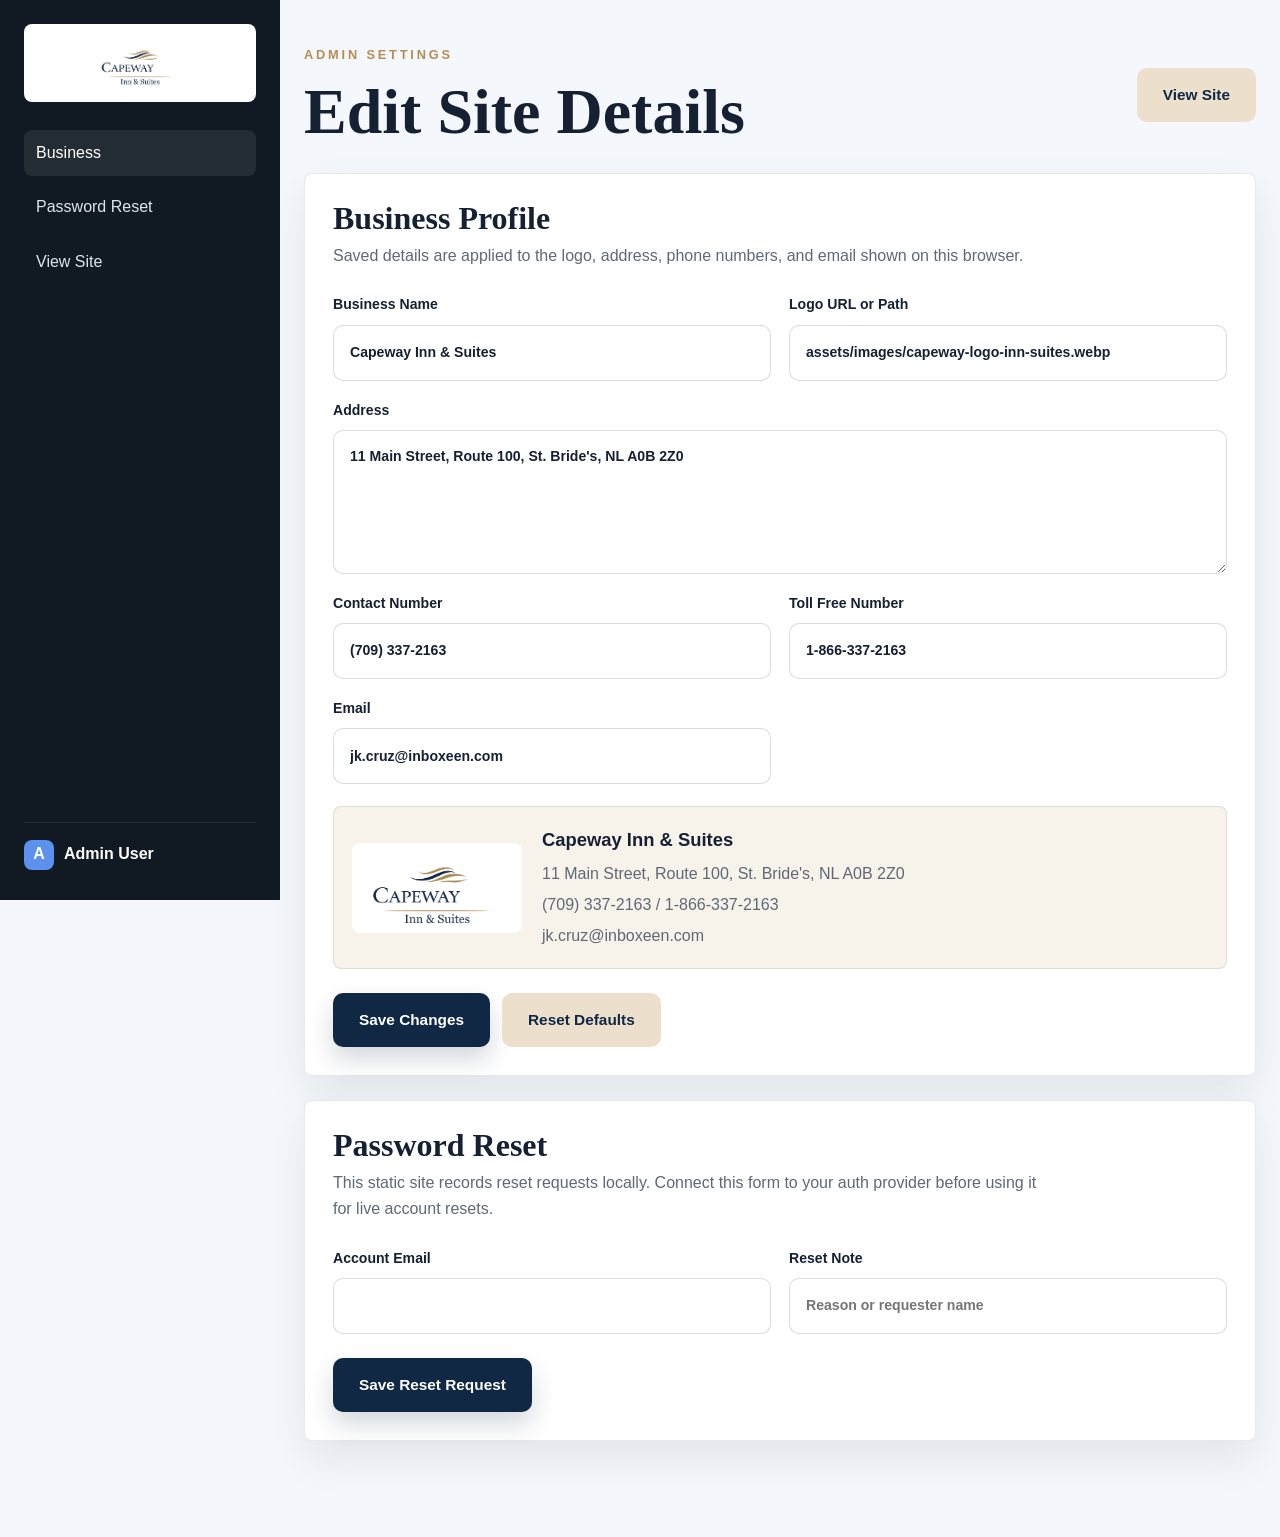
==== admin.html @ e4b0211b "Add editable admin settings" ====
<!DOCTYPE html>
<html lang="en">
<head>
  <meta charset="UTF-8" />
  <meta name="viewport" content="width=device-width, initial-scale=1.0" />
  <meta name="robots" content="noindex, nofollow" />
  <title>Admin Settings | Capeway Inn & Suites</title>
  <link rel="icon" href="/favicon.ico" sizes="any" />
  <link rel="stylesheet" href="style.css" />
</head>
<body class="admin-page">
  <main class="admin-shell" id="main">
    <aside class="admin-sidebar" aria-label="Admin navigation">
      <a class="admin-brand" href="index.html" aria-label="Back to site">
        <img data-admin-preview="logo" src="assets/images/capeway-logo-inn-suites.webp" alt="Capeway Inn & Suites logo">
      </a>

      <nav class="admin-nav">
        <a class="active" href="#business-settings">Business</a>
        <a href="#password-reset">Password Reset</a>
        <a href="index.html">View Site</a>
      </nav>

      <button class="admin-user" type="button" aria-label="Admin user settings">
        <span class="admin-avatar">A</span>
        <span>Admin User</span>
      </button>
    </aside>

    <section class="admin-content">
      <div class="admin-header">
        <div>
          <p class="eyebrow">Admin Settings</p>
          <h1>Edit Site Details</h1>
        </div>
        <a class="btn btn-secondary" href="index.html">View Site</a>
      </div>

      <form class="admin-panel" id="businessSettingsForm">
        <div class="admin-panel-heading" id="business-settings">
          <h2>Business Profile</h2>
          <p>Saved details are applied to the logo, address, phone numbers, and email shown on this browser.</p>
        </div>

        <div class="admin-form-grid">
          <label>
            <span>Business Name</span>
            <input type="text" id="businessName" name="businessName" required />
          </label>

          <label>
            <span>Logo URL or Path</span>
            <input type="text" id="logoUrl" name="logoUrl" required />
          </label>

          <label class="wide-field">
            <span>Address</span>
            <textarea id="address" name="address" rows="3" required></textarea>
          </label>

          <label>
            <span>Contact Number</span>
            <input type="tel" id="phone" name="phone" required />
          </label>

          <label>
            <span>Toll Free Number</span>
            <input type="tel" id="tollFree" name="tollFree" />
          </label>

          <label>
            <span>Email</span>
            <input type="email" id="email" name="email" required />
          </label>
        </div>

        <div class="admin-preview">
          <img data-admin-preview="logo" src="assets/images/capeway-logo-inn-suites.webp" alt="Capeway Inn & Suites logo">
          <div>
            <strong data-admin-preview="businessName">Capeway Inn & Suites</strong>
            <span data-admin-preview="address">11 Main Street, Route 100, St. Bride's, NL A0B 2Z0</span>
            <span data-admin-preview="phone">(709) 337-2163</span>
            <span data-admin-preview="email">jk.cruz@inboxeen.com</span>
          </div>
        </div>

        <div class="admin-actions">
          <button class="btn btn-primary" type="submit">Save Changes</button>
          <button class="btn btn-secondary" type="button" id="resetSettings">Reset Defaults</button>
          <p class="form-status" id="settingsStatus" aria-live="polite"></p>
        </div>
      </form>

      <form class="admin-panel" id="passwordResetForm">
        <div class="admin-panel-heading" id="password-reset">
          <h2>Password Reset</h2>
          <p>This static site records reset requests locally. Connect this form to your auth provider before using it for live account resets.</p>
        </div>

        <div class="admin-form-grid">
          <label>
            <span>Account Email</span>
            <input type="email" id="resetEmail" name="resetEmail" autocomplete="email" required />
          </label>

          <label>
            <span>Reset Note</span>
            <input type="text" id="resetNote" name="resetNote" placeholder="Reason or requester name" />
          </label>
        </div>

        <div class="admin-actions">
          <button class="btn btn-primary" type="submit">Save Reset Request</button>
          <p class="form-status" id="resetStatus" aria-live="polite"></p>
        </div>
      </form>
    </section>
  </main>

  <script src="admin.js" defer></script>
</body>
</html>
---- style.css ----
:root {
  --color-bg: #f6f1ea;
  --color-surface: #ffffff;
  --color-surface-alt: #f8f2e9;
  --color-ink: #162033;
  --color-copy: #5f6876;
  --color-line: rgba(22, 32, 51, 0.12);
  --color-accent: #b78d52;
  --color-accent-dark: #8d6835;
  --color-brand: #102844;
  --color-brand-soft: #1b3653;
  --shadow-soft: 0 18px 45px rgba(19, 30, 49, 0.08);
  --shadow-card: 0 20px 50px rgba(19, 30, 49, 0.12);
  --radius-card: 24px;
  --radius-md: 12px;
  --container: 1320px;
  --header-height: 132px;
}

* {
  box-sizing: border-box;
}

html {
  scroll-behavior: smooth;
}

body {
  margin: 0;
  font-family: "Inter", Arial, sans-serif;
  color: var(--color-copy);
  background: var(--color-bg);
  line-height: 1.65;
  overflow-x: hidden;
}

body.menu-open {
  overflow: hidden;
}

body.reservation-modal-open {
  overflow: hidden;
}

img {
  display: block;
  max-width: 100%;
}

a {
  color: inherit;
  text-decoration: none;
}

button,
input,
select,
textarea {
  font: inherit;
}

button {
  cursor: pointer;
}

a:focus-visible,
button:focus-visible,
input:focus-visible,
select:focus-visible,
textarea:focus-visible {
  outline: 3px solid rgba(183, 141, 82, 0.7);
  outline-offset: 4px;
}

h1,
h2,
h3,
h4,
p {
  margin-top: 0;
}

h1,
h2,
h3,
h4 {
  color: var(--color-ink);
  font-family: "Cormorant Garamond", Georgia, serif;
  line-height: 1.03;
  text-wrap: balance;
}

section {
  scroll-margin-top: calc(var(--header-height) + 28px);
}

.container {
  width: min(100% - 40px, var(--container));
  margin-inline: auto;
}

.skip-link {
  position: fixed;
  top: 14px;
  left: 14px;
  z-index: 100;
  transform: translateY(-140%);
  padding: 10px 14px;
  color: #fff;
  background: var(--color-brand);
  transition: transform 0.2s ease;
}

.skip-link:focus {
  transform: translateY(0);
}

.sr-only {
  position: absolute;
  width: 1px;
  height: 1px;
  padding: 0;
  margin: -1px;
  overflow: hidden;
  clip: rect(0, 0, 0, 0);
  white-space: nowrap;
  border: 0;
}

.site-header {
  position: fixed;
  inset: 0 0 auto;
  z-index: 50;
  height: var(--header-height);
  color: var(--color-ink);
  background: rgba(250, 246, 240, 0.92);
  backdrop-filter: blur(12px);
  box-shadow: 0 12px 26px rgba(19, 30, 49, 0.08);
}

.nav-shell {
  height: 100%;
  display: flex;
  align-items: center;
  justify-content: space-between;
  gap: 28px;
}

.site-header .brand {
  flex: 0 0 auto;
  margin-left: -22px;
}

.brand-logo {
  height: min(124px, calc(var(--header-height) - 8px));
  width: auto;
  max-width: 100%;
  object-fit: contain;
}

.nav-menu {
  margin-left: auto;
  display: flex;
  align-items: center;
  gap: 22px;
  font-size: 1.1rem;
  font-weight: 700;
  color: var(--color-ink);
}

.nav-menu a {
  position: relative;
  min-height: 44px;
  display: inline-flex;
  align-items: center;
}

.nav-menu a::after {
  content: "";
  position: absolute;
  left: 0;
  bottom: 8px;
  width: 100%;
  height: 2px;
  transform: scaleX(0);
  transform-origin: right;
  background: var(--color-accent);
  transition: transform 0.2s ease;
}

.nav-menu a:hover::after,
.nav-menu a:focus-visible::after {
  transform: scaleX(1);
  transform-origin: left;
}

.menu-toggle {
  display: none;
  margin-left: auto;
  width: 48px;
  height: 48px;
  border: 1px solid rgba(16, 40, 68, 0.14);
  background: var(--color-surface);
  border-radius: 12px;
}

.menu-toggle span:not(.sr-only) {
  display: block;
  width: 18px;
  height: 2px;
  margin: 4px auto;
  background: var(--color-brand);
}

.btn {
  min-height: 54px;
  display: inline-flex;
  align-items: center;
  justify-content: center;
  padding: 12px 26px;
  border: 0;
  border-radius: 10px;
  font-size: 0.96rem;
  font-weight: 800;
  letter-spacing: 0;
  text-align: center;
  transition: transform 0.2s ease, background 0.2s ease, box-shadow 0.2s ease;
}

.btn:hover {
  transform: translateY(-2px);
}

.btn-primary {
  color: #fff;
  background: var(--color-brand);
  box-shadow: 0 12px 24px rgba(16, 40, 68, 0.18);
}

.btn-primary:hover {
  background: var(--color-brand-soft);
}

.btn-secondary {
  color: var(--color-brand);
  background: #ecdfcb;
}

.btn-secondary:hover {
  background: #e5d5bc;
}

.btn-video {
  gap: 10px;
  color: #fff;
  background: rgba(255, 255, 255, 0.16);
  border: 1px solid rgba(255, 255, 255, 0.32);
  backdrop-filter: blur(8px);
}

.btn-video:hover {
  background: rgba(255, 255, 255, 0.24);
}

.play-icon {
  display: inline-block;
  width: 0;
  height: 0;
  border-top: 7px solid transparent;
  border-bottom: 7px solid transparent;
  border-left: 11px solid currentColor;
}

.btn-full {
  width: 100%;
}

.eyebrow {
  margin-bottom: 14px;
  color: var(--color-accent);
  font-size: 0.8rem;
  font-weight: 800;
  letter-spacing: 0.22em;
  text-transform: uppercase;
}

.hero-section {
  position: relative;
  min-height: 100vh;
  padding: calc(var(--header-height) + 88px) 0 92px;
  color: rgba(255, 255, 255, 0.9);
  overflow: hidden;
}

.hero-media,
.hero-overlay {
  position: absolute;
  inset: 0;
}

.hero-media img {
  width: 100%;
  height: 100%;
  object-fit: cover;
}

.hero-overlay {
  background:
    linear-gradient(90deg, rgba(10, 23, 39, 0.86) 0%, rgba(10, 23, 39, 0.56) 44%, rgba(10, 23, 39, 0.35) 100%),
    linear-gradient(180deg, rgba(10, 23, 39, 0.2) 0%, rgba(10, 23, 39, 0.72) 100%);
}

.hero-content {
  position: relative;
  z-index: 1;
  display: grid;
  grid-template-columns: minmax(0, 720px) minmax(360px, 520px);
  gap: 44px;
  align-items: start;
}

.hero-copy {
  max-width: 720px;
}

.hero-copy h1 {
  max-width: 780px;
  margin-bottom: 22px;
  color: #fff;
  font-size: clamp(3.25rem, 5.4vw, 5rem);
}

.hero-lede {
  max-width: 650px;
  margin-bottom: 32px;
  font-size: 1.1rem;
  color: rgba(255, 255, 255, 0.78);
}

.hero-actions {
  display: grid;
  grid-template-columns: repeat(3, minmax(0, 1fr));
  gap: 12px;
  width: min(100%, 560px);
  margin-top: 24px;
}

.hero-actions .btn {
  width: 100%;
}

.hero-booking-panel {
  justify-self: end;
  width: min(520px, 100%);
  scroll-margin-top: calc(var(--header-height) + 72px);
  max-height: 0;
  overflow: hidden;
  opacity: 0;
  pointer-events: none;
  transform: translateY(-12px);
  transition: max-height 0.65s ease, opacity 0.35s ease, transform 0.35s ease, margin-top 0.35s ease;
}

.hero-booking-panel.is-open {
  margin-top: clamp(36px, 6vh, 72px);
  max-height: 1180px;
  opacity: 1;
  pointer-events: auto;
  transform: translateY(0);
}

.hero-booking-panel .booking-card {
  width: 100%;
}

.hero-booking-panel .booking-card-face {
  padding: 28px;
}

.hero-booking-panel .card-heading h2 {
  font-size: clamp(2rem, 3vw, 2.7rem);
}

.hero-highlights {
  display: grid;
  grid-template-columns: repeat(3, minmax(0, 1fr));
  gap: 20px;
  max-width: 620px;
}

.hero-highlights > div {
  background: rgba(255, 255, 255, 0.08);
  backdrop-filter: blur(8px);
  border-radius: 18px;
}

.hero-highlights strong {
  display: block;
  margin-bottom: 4px;
  color: #fff;
  font-size: 1.7rem;
  font-family: "Cormorant Garamond", Georgia, serif;
}

.hero-highlights span {
  color: rgba(255, 255, 255, 0.72);
  font-size: 0.9rem;
}

.booking-card,
.contact-form,
.contact-card,
.reservation-form {
  background: rgba(255, 255, 255, 0.96);
  box-shadow: var(--shadow-card);
}

.booking-card {
  padding: 32px;
  color: var(--color-copy);
  border-radius: var(--radius-card);
}

.booking-card-flip {
  position: relative;
  perspective: 1600px;
  padding: 0;
}

.booking-card-inner {
  display: grid;
  transform-style: preserve-3d;
  transition: transform 0.8s ease;
}

.booking-card-flip.is-flipped .booking-card-inner {
  transform: rotateY(180deg);
}

.booking-card-face {
  grid-area: 1 / 1;
  padding: 32px;
  border-radius: var(--radius-card);
  backface-visibility: hidden;
  -webkit-backface-visibility: hidden;
}

.booking-card-front {
  background: rgba(255, 255, 255, 0.96);
}

.booking-card-back {
  display: grid;
  place-items: center;
  background:
    linear-gradient(135deg, rgba(16, 40, 68, 0.96), rgba(24, 63, 94, 0.92)),
    #12324f;
  color: rgba(255, 255, 255, 0.92);
  text-align: center;
  transform: rotateY(180deg);
}

.booking-success {
  max-width: 420px;
}

.booking-success .eyebrow {
  margin-bottom: 18px;
  color: rgba(232, 194, 138, 0.95);
}

.booking-success h3 {
  margin-bottom: 18px;
  color: #fff;
  font-size: clamp(2rem, 3vw, 2.6rem);
}

.booking-success .inquiry-id {
  display: inline-flex;
  align-items: center;
  justify-content: center;
  gap: 8px;
  margin-bottom: 20px;
  padding: 10px 14px;
  color: rgba(255, 255, 255, 0.9);
  background: rgba(255, 255, 255, 0.1);
  border: 1px solid rgba(232, 194, 138, 0.42);
  border-radius: 10px;
  font-size: 0.9rem;
  line-height: 1.35;
}

.booking-success .inquiry-id strong {
  color: #fff;
  font-family: "Inter", Arial, sans-serif;
  font-weight: 800;
  letter-spacing: 0.04em;
}

.booking-success p:last-child {
  font-size: 1rem;
  line-height: 1.7;
  color: rgba(255, 255, 255, 0.82);
}

.contact-form-flip {
  position: relative;
  perspective: 1600px;
  padding: 0;
}

.contact-form-inner {
  display: grid;
  transform-style: preserve-3d;
  transition: transform 0.8s ease;
}

.contact-form-flip.is-flipped .contact-form-inner {
  transform: rotateY(180deg);
}

.contact-form-face {
  grid-area: 1 / 1;
  padding: 32px;
  border-radius: var(--radius-card);
  backface-visibility: hidden;
  -webkit-backface-visibility: hidden;
}

.contact-form-front {
  background: rgba(255, 255, 255, 0.96);
}

.contact-form-back {
  display: grid;
  place-items: center;
  background:
    linear-gradient(135deg, rgba(16, 40, 68, 0.96), rgba(24, 63, 94, 0.92)),
    #12324f;
  color: rgba(255, 255, 255, 0.92);
  text-align: center;
  transform: rotateY(180deg);
}

.contact-success {
  display: grid;
  justify-items: center;
  gap: 18px;
  max-width: 480px;
  padding: 20px;
}

.contact-success .eyebrow {
  margin-bottom: 4px;
  color: rgba(232, 194, 138, 0.95);
}

.contact-success h3 {
  display: grid;
  gap: 8px;
  margin-bottom: 0;
  color: #fff;
  font-size: clamp(2rem, 3vw, 2.55rem);
}

.contact-success h3 span {
  display: block;
}

.contact-success p:last-child {
  max-width: 340px;
  margin-bottom: 0;
  font-size: 1rem;
  line-height: 1.7;
  color: rgba(255, 255, 255, 0.82);
}

.booking-card .card-heading {
  margin-bottom: 8px;
}

.card-heading h2 {
  margin-bottom: 20px;
  font-size: clamp(2rem, 3vw, 2.6rem);
}

.booking-grid,
.form-grid {
  display: grid;
  grid-template-columns: repeat(2, minmax(0, 1fr));
  gap: 18px;
}

.booking-card .booking-grid {
  gap: 12px 18px;
}

label {
  display: grid;
  gap: 8px;
  font-size: 0.88rem;
  font-weight: 700;
  color: var(--color-ink);
}

.booking-card label {
  gap: 6px;
}

label em {
  color: var(--color-copy);
  font-style: normal;
  font-weight: 600;
}

input,
select,
textarea {
  width: 100%;
  min-height: 56px;
  border: 1px solid rgba(22, 32, 51, 0.16);
  padding: 14px 16px;
  color: var(--color-ink);
  background: #fff;
  border-radius: 10px;
  transition: border-color 0.2s ease, box-shadow 0.2s ease;
}

input[type="date"] {
  cursor: pointer;
}

textarea {
  min-height: 144px;
  resize: vertical;
}

input:focus,
select:focus,
textarea:focus {
  outline: none;
  border-color: var(--color-accent);
  box-shadow: 0 0 0 4px rgba(183, 141, 82, 0.13);
}

.widget-note,
.form-status {
  margin: 12px 0 0;
  font-size: 0.92rem;
}

.booking-card .btn-full {
  margin-top: 10px;
}

.booking-card input,
.booking-card select {
  min-height: 52px;
  padding: 12px 14px;
}

.booking-card textarea {
  min-height: 76px;
  padding: 12px 14px;
}

.booking-card .error-message {
  min-height: 12px;
}

.error-message {
  min-height: 16px;
  color: #aa463d;
  font-size: 0.76rem;
  font-weight: 700;
}

.input-error {
  border-color: #aa463d;
}

.section {
  padding: 110px 0;
  content-visibility: auto;
  contain-intrinsic-size: 900px;
}

.section-heading {
  max-width: 760px;
  margin: 0 auto 56px;
  text-align: center;
}

.section-heading.align-left {
  margin-inline: 0;
  text-align: left;
}

.section-heading h2 {
  margin-bottom: 18px;
  font-size: clamp(2.55rem, 4.4vw, 3.8rem);
}

.section-heading p,
.about-copy p,
.details-copy p,
.contact-card p {
  font-size: 1rem;
}

.booking-section {
  background: var(--color-surface-alt);
  scroll-margin-top: var(--header-height);
}

.booking-section-layout {
  display: grid;
  gap: 34px;
}

.booking-section-heading {
  margin-bottom: 0;
}

.booking-section .booking-card {
  width: min(100%, 780px);
  margin: 0 auto;
}

.about-section {
  background: var(--color-surface);
}

.about-layout,
.details-layout {
  display: grid;
  grid-template-columns: minmax(0, 1fr) minmax(0, 1fr);
  gap: 54px;
  align-items: center;
}

.about-stack {
  display: grid;
  grid-template-columns: minmax(0, 1.05fr) minmax(0, 0.78fr);
  gap: 20px;
  align-items: end;
}

.about-stack img:first-child {
  height: 560px;
}

.about-stack img:last-child {
  height: 380px;
}

.about-stack img,
.details-media img,
.contact-card-media img {
  width: 100%;
  object-fit: cover;
}

.about-badge,
.details-panel {
  margin-top: 22px;
  padding: 24px;
  background: var(--color-surface-alt);
  border-left: 4px solid var(--color-accent);
}

.about-badge strong,
.details-panel h3 {
  display: block;
  margin-bottom: 6px;
  color: var(--color-ink);
  font-size: 1.7rem;
}

.about-copy h2,
.details-copy h2,
.reservation-intro h2,
.contact-card h2 {
  margin-bottom: 18px;
  font-size: clamp(2.8rem, 5vw, 4rem);
}

.contact-card h2 {
  white-space: nowrap;
  font-size: clamp(2.5rem, 3.7vw, 3.6rem);
}

.feature-points,
.details-specs {
  display: grid;
  grid-template-columns: repeat(2, minmax(0, 1fr));
  gap: 20px;
  margin: 28px 0 34px;
}

.feature-points article,
.details-specs div {
  padding: 20px;
  background: var(--color-surface-alt);
}

.info-flip-card {
  cursor: pointer;
  perspective: 1000px;
}

.info-flip-card:focus-visible {
  outline: 3px solid rgba(183, 141, 82, 0.7);
  outline-offset: 4px;
}

.info-flip-inner {
  position: relative;
  min-height: 100%;
  transform-style: preserve-3d;
  transition: transform 0.65s cubic-bezier(0.2, 0.78, 0.18, 1);
}

.info-flip-card.is-flipped .info-flip-inner {
  transform: rotateY(180deg);
}

.info-flip-face {
  position: absolute;
  inset: 0;
  display: flex;
  flex-direction: column;
  justify-content: center;
  overflow: hidden;
  backface-visibility: hidden;
}

.info-flip-back {
  transform: rotateY(180deg);
}

.hero-highlight-card {
  min-height: 158px;
}

.hero-highlight-card .info-flip-inner {
  min-height: 158px;
}

.hero-highlight-card .info-flip-face {
  justify-content: flex-start;
  padding: 18px 20px;
}

.hero-highlight-card .info-flip-back strong {
  font-size: 1.35rem;
}

.hero-highlight-card .info-flip-back span {
  display: block;
  font-size: 0.82rem;
  line-height: 1.32;
}

.feature-flip-card {
  min-height: 190px;
  padding: 0;
}

.feature-flip-card .info-flip-inner {
  min-height: 190px;
}

.feature-flip-card .info-flip-face {
  justify-content: flex-start;
  padding: 20px;
  background: var(--color-surface-alt);
}

.feature-flip-card .info-flip-back {
  color: rgba(255, 255, 255, 0.84);
  background: var(--color-brand);
}

.feature-flip-card .info-flip-back h3 {
  color: #fff;
}

.feature-flip-card .info-flip-back p {
  margin-bottom: 0;
  font-size: 0.92rem;
  line-height: 1.5;
}

.feature-points h3,
.details-specs strong {
  margin-bottom: 8px;
  font-size: 1.6rem;
}

.details-specs span {
  display: block;
}

.rooms-section,
.gallery-section,
.news-section {
  background: var(--color-bg);
}

.room-grid,
.amenity-grid,
.news-grid {
  display: grid;
  grid-template-columns: repeat(3, minmax(0, 1fr));
  gap: 26px;
}

.amenity-grid {
  grid-template-columns: repeat(4, minmax(0, 1fr));
}

.room-card,
.amenity-card,
.news-card {
  overflow: hidden;
  background: var(--color-surface);
  box-shadow: var(--shadow-soft);
  border-radius: var(--radius-card);
}

.room-card {
  display: flex;
  flex-direction: column;
}

.room-image {
  height: 300px;
  overflow: hidden;
}

.room-image img {
  width: 100%;
  height: 100%;
  object-fit: cover;
  transition: transform 0.35s ease;
}

.room-card:hover .room-image img {
  transform: scale(1.05);
}

.room-body,
.news-body {
  padding: 28px;
}

.room-body {
  display: flex;
  flex: 1;
  flex-direction: column;
}

.room-body .btn {
  margin-top: auto;
  align-self: flex-start;
}

.room-meta,
.news-meta {
  display: flex;
  align-items: center;
  justify-content: space-between;
  gap: 12px;
  margin-bottom: 12px;
  color: var(--color-accent-dark);
  font-size: 0.86rem;
  font-weight: 800;
  letter-spacing: 0.12em;
  text-transform: uppercase;
}

.room-card h3,
.amenity-card h3,
.news-card h3 {
  margin-bottom: 14px;
  font-size: 2rem;
}

.feature-list {
  padding: 0;
  margin: 18px 0 24px;
  list-style: none;
  color: var(--color-ink);
  font-size: 0.95rem;
  font-weight: 600;
}

.feature-list li {
  position: relative;
  padding-left: 18px;
  margin-bottom: 10px;
}

.feature-list li::before {
  content: "";
  position: absolute;
  left: 0;
  top: 0.7em;
  width: 7px;
  height: 7px;
  background: var(--color-accent);
}

.details-section {
  background: #f1e8dc;
}

.details-media {
  position: relative;
}

.details-media img {
  height: 620px;
}

.details-panel {
  position: absolute;
  right: 28px;
  bottom: 28px;
  max-width: 320px;
  box-shadow: var(--shadow-card);
}

.details-flip-panel {
  width: min(320px, calc(100% - 56px));
  min-height: 292px;
  padding: 0;
  border-left: 0;
  cursor: pointer;
  perspective: 1000px;
  background: transparent;
}

.details-flip-panel:focus-visible {
  outline: 3px solid rgba(183, 141, 82, 0.7);
  outline-offset: 4px;
}

.details-panel-inner {
  position: relative;
  min-height: 292px;
  transform-style: preserve-3d;
  transition: transform 0.65s cubic-bezier(0.2, 0.78, 0.18, 1);
}

.details-flip-panel.is-flipped .details-panel-inner {
  transform: rotateY(180deg);
}

.details-panel-face {
  position: absolute;
  inset: 0;
  padding: 24px;
  overflow: hidden;
  background: var(--color-surface-alt);
  border-left: 4px solid var(--color-accent);
  backface-visibility: hidden;
}

.details-panel-back {
  color: rgba(255, 255, 255, 0.84);
  background: var(--color-brand);
  border-left-color: var(--color-accent);
  transform: rotateY(180deg);
}

.details-panel-back h3 {
  color: #fff;
}

.details-panel-back p {
  margin-bottom: 14px;
  font-size: 0.9rem;
  line-height: 1.55;
}

.details-panel-back p:last-child {
  margin-bottom: 0;
}

.amenities-section {
  background: var(--color-surface);
}

.amenity-card {
  min-height: 360px;
  cursor: pointer;
  perspective: 1100px;
}

.amenity-card:focus-visible {
  outline: 3px solid rgba(183, 141, 82, 0.7);
  outline-offset: 4px;
}

.amenity-card-inner {
  position: relative;
  min-height: 360px;
  height: 100%;
  transform-style: preserve-3d;
  transition: transform 0.65s cubic-bezier(0.2, 0.78, 0.18, 1);
}

.amenity-card.is-flipped .amenity-card-inner {
  transform: rotateY(180deg);
}

.amenity-card-face {
  position: absolute;
  inset: 0;
  display: flex;
  flex-direction: column;
  padding: 34px 28px 32px;
  overflow: hidden;
  background: var(--color-surface);
  border-radius: var(--radius-card);
  backface-visibility: hidden;
}

.amenity-card-back {
  padding: 28px 28px 40px;
  color: rgba(255, 255, 255, 0.82);
  background: var(--color-brand);
  transform: rotateY(180deg);
}

.amenity-visual {
  width: 92px;
  min-height: 92px;
  display: flex;
  flex: 0 0 auto;
  flex-direction: column;
  align-items: center;
  justify-content: center;
  gap: 6px;
  margin-bottom: 20px;
  padding: 10px 8px 8px;
  background: #f6ead3;
  border: 1px solid rgba(183, 141, 82, 0.2);
  border-radius: 16px;
}

.amenity-visual img {
  width: 44px;
  height: 44px;
  object-fit: contain;
}

.amenity-icon-label {
  color: var(--color-brand);
  font-size: 0.66rem;
  font-weight: 800;
  letter-spacing: 0;
  line-height: 1.1;
  text-align: center;
}

.amenity-card-back .amenity-visual {
  width: 76px;
  min-height: 76px;
  margin-bottom: 16px;
  padding: 8px 7px 7px;
  background: #f7e8cd;
}

.amenity-card-back .amenity-visual img {
  width: 34px;
  height: 34px;
}

.amenity-card-back .amenity-icon-label {
  font-size: 0.58rem;
}

.amenity-card-back h3 {
  color: #fff;
  margin-bottom: 12px;
  font-size: 1.5rem;
}

.amenity-card-back p {
  margin-bottom: 0;
  font-size: 0.82rem;
  line-height: 1.5;
}

.control-btn,
.refresh-button {
  min-width: 52px;
  min-height: 52px;
  display: inline-flex;
  align-items: center;
  justify-content: center;
  border: 1px solid rgba(183, 141, 82, 0.25);
  background: var(--color-surface-alt);
  color: var(--color-brand);
  font-size: 1rem;
  font-weight: 800;
  border-radius: 10px;
}

.gallery-grid {
  display: grid;
  grid-auto-flow: dense;
  grid-template-columns: repeat(4, minmax(0, 1fr));
  grid-auto-rows: 220px;
  gap: 18px;
}

.gallery-item {
  padding: 0;
  border: 0;
  overflow: hidden;
  background: var(--color-surface);
  border-radius: 20px;
}

.gallery-item.large {
  grid-column: span 2;
  grid-row: span 2;
}

.gallery-item.tall {
  grid-row: span 2;
}

.gallery-item.wide {
  grid-column: span 2;
}

.gallery-item.amenity-feature-tile {
  background: #f4fbf8;
}

.gallery-item img {
  width: 100%;
  height: 100%;
  object-fit: cover;
  transition: transform 0.35s ease;
}

.gallery-item:hover img {
  transform: scale(1.05);
}

.news-card img {
  width: 100%;
  height: 260px;
  object-fit: cover;
}

.news-card-wide {
  grid-column: 1 / -1;
}

.news-card-wide img {
  height: 320px;
}

.attraction-list {
  display: grid;
  grid-template-columns: repeat(3, minmax(0, 1fr));
  gap: 12px 22px;
  padding: 0;
  margin: 22px 0 0;
  color: var(--color-ink);
  font-size: 0.96rem;
  font-weight: 700;
  line-height: 1.55;
  list-style: none;
}

.attraction-list li {
  position: relative;
  padding-left: 18px;
}

.attraction-list li::before {
  position: absolute;
  top: 0.68em;
  left: 0;
  width: 6px;
  height: 6px;
  background: var(--color-accent);
  content: "";
}

.news-body a {
  display: inline-flex;
  align-items: center;
  min-height: 44px;
  color: var(--color-brand);
  font-weight: 800;
}

.faq-section {
  background: linear-gradient(180deg, var(--color-bg) 0%, #f1e8dc 100%);
}

.faq-layout {
  max-width: 920px;
}

.faq-list {
  display: grid;
  gap: 16px;
}

.faq-item {
  overflow: hidden;
  border: 1px solid rgba(183, 141, 82, 0.22);
  border-radius: 22px;
  background: var(--color-surface);
  box-shadow: 0 18px 42px rgba(16, 40, 68, 0.08);
  transform: translateZ(0);
}

.faq-question {
  width: 100%;
  min-height: 64px;
  display: flex;
  align-items: center;
  justify-content: space-between;
  gap: 18px;
  padding: 18px 22px;
  border: 0;
  background: transparent;
  color: var(--color-brand);
  font-family: var(--font-heading);
  font-size: clamp(1.15rem, 2.1vw, 1.45rem);
  font-weight: 700;
  text-align: left;
  cursor: pointer;
}

.faq-icon {
  position: relative;
  flex: 0 0 34px;
  width: 34px;
  height: 34px;
  border-radius: 999px;
  background: var(--color-surface-alt);
}

.faq-icon::before,
.faq-icon::after {
  content: "";
  position: absolute;
  top: 50%;
  left: 50%;
  width: 14px;
  height: 2px;
  background: var(--color-brand);
  transform: translate(-50%, -50%);
  transition: transform 0.25s ease;
}

.faq-icon::after {
  transform: translate(-50%, -50%) rotate(90deg);
}

.faq-item.open .faq-icon::after {
  transform: translate(-50%, -50%) rotate(0deg);
}

.faq-answer {
  max-height: 0;
  overflow: hidden;
  transition: max-height 0.35s ease;
}

.faq-answer p {
  max-width: 720px;
  padding: 0 22px 20px;
  color: var(--color-muted);
  font-size: 0.92rem;
}

.reservation-section {
  background:
    linear-gradient(rgba(15, 39, 63, 0.88), rgba(15, 39, 63, 0.88)),
    url("assets/gallery-enhanced/img_0819-enhanced.webp") center/cover;
}

.reservation-shell {
  display: grid;
  gap: 44px;
}

.reservation-intro {
  max-width: 760px;
}

.reservation-intro h2,
.reservation-intro p,
.reservation-intro .eyebrow {
  color: #fff;
}

.reservation-form,
.contact-form,
.contact-card {
  padding: 34px;
  border-radius: var(--radius-card);
}

.reservation-heading {
  display: flex;
  align-items: center;
  justify-content: space-between;
  gap: 20px;
  margin-bottom: 26px;
}

.reservation-heading h3,
.contact-form h3 {
  margin-bottom: 0;
  font-size: 2.3rem;
}

.reservation-layout {
  display: grid;
  grid-template-columns: minmax(0, 1.55fr) minmax(380px, 1.1fr);
  gap: 28px;
  align-items: start;
}

.reservation-main {
  display: grid;
  gap: 24px;
}

.wide-field {
  grid-column: 1 / -1;
}

.booking-summary {
  padding: 22px;
  background: var(--color-surface-alt);
  border-radius: 10px;
  position: sticky;
  top: calc(var(--header-height) + 24px);
}

.booking-summary h4 {
  margin-bottom: 10px;
  font-size: 2rem;
}

.summary-line {
  display: flex;
  justify-content: space-between;
  gap: 16px;
  padding: 10px 0;
  border-bottom: 1px solid var(--color-line);
}

.summary-line:last-child {
  border-bottom: 0;
  font-weight: 800;
  color: var(--color-ink);
}

.contact-section {
  background: var(--color-surface);
}

.inquiries-section {
  background: var(--color-bg);
}

.inquiries-shell {
  display: grid;
  gap: 30px;
}

.inquiries-panel {
  padding: 34px;
  background: rgba(255, 255, 255, 0.96);
  border-radius: var(--radius-card);
  box-shadow: var(--shadow-card);
}

.inquiries-toolbar {
  display: flex;
  align-items: center;
  justify-content: space-between;
  gap: 20px;
  margin-bottom: 26px;
}

.inquiries-toolbar h3 {
  margin-bottom: 8px;
  font-size: 2.2rem;
}

.inquiries-note {
  margin: 0;
  font-size: 0.95rem;
}

.inquiries-list {
  display: grid;
  gap: 18px;
}

.inquiry-card {
  padding: 24px;
  background: var(--color-surface-alt);
  border-radius: 18px;
  border: 1px solid rgba(16, 40, 68, 0.08);
}

.inquiry-card h4 {
  margin-bottom: 10px;
  font-size: 1.8rem;
}

.inquiry-meta {
  display: flex;
  flex-wrap: wrap;
  gap: 10px 18px;
  margin-bottom: 14px;
  color: var(--color-ink);
  font-size: 0.9rem;
  font-weight: 700;
}

.inquiry-card p {
  margin-bottom: 0;
}

.inquiry-empty {
  text-align: center;
}

.contact-grid {
  display: grid;
  grid-template-columns: minmax(0, 0.95fr) minmax(0, 1.05fr);
  gap: 34px;
  align-items: stretch;
}

.contact-card,
.contact-form {
  height: 100%;
}

.contact-card {
  display: flex;
  flex-direction: column;
}

address {
  display: grid;
  gap: 12px;
  margin: 24px 0 28px;
  font-style: normal;
  color: var(--color-copy);
  font-weight: 600;
}

address a {
  color: var(--color-brand);
  text-decoration: underline;
  text-underline-offset: 4px;
}

.contact-card-media {
  position: relative;
  margin-top: auto;
  overflow: hidden;
  border-radius: 20px;
}

.contact-card-media img {
  height: 340px;
}

.map-pin {
  position: absolute;
  left: 22px;
  right: 22px;
  bottom: 22px;
  padding: 18px;
  background: rgba(255, 255, 255, 0.92);
}

.map-pin strong,
.map-pin span {
  display: block;
}

.map-pin strong {
  color: var(--color-ink);
}

.site-footer {
  background: #101726;
  color: rgba(255, 255, 255, 0.7);
}

.footer-grid {
  display: grid;
  grid-template-columns: 1.4fr repeat(3, 1fr);
  gap: 40px;
  padding: 78px 0 52px;
}

.footer-brand {
  display: inline-flex;
  padding: 10px 14px;
  margin-bottom: 18px;
  background: rgba(250, 246, 240, 0.94);
  border-radius: 12px;
}

.footer-brand .brand-logo {
  height: 114px;
  width: min(520px, 100%);
  max-width: 100%;
  opacity: 1;
  filter: none;
}

.site-footer h2 {
  margin-bottom: 18px;
  color: #fff;
  font-size: 1.3rem;
}

.site-footer a:not(.btn) {
  display: table;
  min-height: 32px;
}

.footer-bottom {
  border-top: 1px solid rgba(255, 255, 255, 0.08);
}

.footer-bottom-inner {
  display: flex;
  align-items: center;
  justify-content: space-between;
  gap: 18px;
  padding: 22px 0 28px;
}

.scroll-top-button {
  position: fixed;
  right: 24px;
  bottom: 124px;
  z-index: 70;
  width: 54px;
  height: 54px;
  display: inline-flex;
  align-items: center;
  justify-content: center;
  color: #fff;
  background: var(--color-brand);
  border: 1px solid rgba(255, 255, 255, 0.18);
  border-radius: 999px;
  box-shadow: 0 18px 36px rgba(8, 14, 23, 0.22);
  opacity: 0;
  pointer-events: none;
  transform: translateY(14px);
  transition: opacity 0.2s ease, transform 0.2s ease, background 0.2s ease;
}

.scroll-top-button.is-visible {
  opacity: 1;
  pointer-events: auto;
  transform: translateY(0);
}

.scroll-top-button:hover {
  background: var(--color-brand-soft);
}

.scroll-top-button span {
  display: block;
  font-size: 1.8rem;
  font-weight: 800;
  line-height: 1;
}

.policy-hero {
  padding: calc(var(--header-height) + 86px) 0 82px;
  color: rgba(255, 255, 255, 0.82);
  background:
    linear-gradient(90deg, rgba(12, 24, 38, 0.92), rgba(12, 24, 38, 0.7)),
    url("assets/images/newfound-hero-optimized.webp") center/cover;
}

.policy-hero-inner {
  max-width: 880px;
}

.policy-hero h1 {
  margin-bottom: 20px;
  color: #fff;
  font-size: clamp(3rem, 7vw, 5.8rem);
}

.policy-hero .eyebrow {
  color: #f2c987;
}

.policy-hero p:not(.eyebrow) {
  max-width: 760px;
  margin-bottom: 0;
  font-size: 1.08rem;
}

.policy-section {
  background: var(--color-surface);
  content-visibility: visible;
}

.policy-layout {
  display: grid;
  grid-template-columns: 280px minmax(0, 1fr);
  gap: 42px;
  align-items: start;
}

.policy-nav {
  position: sticky;
  top: calc(var(--header-height) + 28px);
  padding: 24px;
  background: var(--color-surface-alt);
  border: 1px solid var(--color-line);
  border-radius: 8px;
}

.policy-nav h2 {
  margin-bottom: 14px;
  font-size: 1.45rem;
}

.policy-nav a {
  display: block;
  padding: 10px 0;
  color: var(--color-brand);
  font-weight: 800;
  border-top: 1px solid rgba(22, 32, 51, 0.1);
}

.policy-content {
  display: grid;
  gap: 24px;
}

.policy-card {
  padding: clamp(26px, 4vw, 46px);
  background: #fff;
  border: 1px solid var(--color-line);
  border-radius: 8px;
  box-shadow: var(--shadow-soft);
  scroll-margin-top: calc(var(--header-height) + 28px);
}

.policy-card h2 {
  margin-bottom: 20px;
  font-size: clamp(2rem, 3.8vw, 3.15rem);
}

.policy-card h3 {
  margin: 30px 0 10px;
  font-family: "Inter", Arial, sans-serif;
  font-size: 1rem;
  line-height: 1.35;
}

.policy-card ul {
  margin: 0;
  padding-left: 22px;
}

.policy-card li + li {
  margin-top: 8px;
}

.policy-contact-list {
  display: flex;
  flex-wrap: wrap;
  gap: 12px;
  margin: 22px 0;
}

.policy-contact-list a {
  min-height: 44px;
  display: inline-flex;
  align-items: center;
  padding: 8px 14px;
  color: var(--color-brand);
  background: var(--color-surface-alt);
  border: 1px solid var(--color-line);
  border-radius: 8px;
  font-weight: 800;
}

.policy-updated {
  margin-bottom: 0;
  color: var(--color-ink);
  font-weight: 800;
}

.lightbox {
  position: fixed;
  inset: 0;
  z-index: 90;
  display: grid;
  place-items: center;
  padding: 28px;
  background: rgba(8, 14, 23, 0.92);
  opacity: 0;
  pointer-events: none;
  transition: opacity 0.2s ease;
}

.lightbox.active {
  opacity: 1;
  pointer-events: auto;
}

.lightbox img {
  max-width: min(1100px, 100%);
  max-height: 82vh;
  object-fit: contain;
}

.lightbox-close {
  position: absolute;
  top: 18px;
  right: 18px;
  width: 48px;
  height: 48px;
  border: 0;
  color: #fff;
  background: rgba(255, 255, 255, 0.14);
  font-size: 1.6rem;
}

.video-modal {
  position: fixed;
  inset: 0;
  z-index: 95;
  display: grid;
  place-items: center;
  padding: 28px;
  background: rgba(8, 14, 23, 0.92);
  opacity: 0;
  pointer-events: none;
  transition: opacity 0.2s ease;
}

.video-modal.active {
  opacity: 1;
  pointer-events: auto;
}

.video-modal-frame {
  width: min(100%, 920px);
}

.video-modal-frame iframe {
  display: block;
  width: 100%;
  max-width: 100%;
  aspect-ratio: 1.7708830548926013;
  border: 0;
  border-radius: 12px;
  box-shadow: 0 28px 70px rgba(0, 0, 0, 0.36);
}

.video-modal-close {
  position: absolute;
  top: 18px;
  right: 18px;
  width: 48px;
  height: 48px;
  border: 0;
  color: #fff;
  background: rgba(255, 255, 255, 0.14);
  border-radius: 999px;
  font-size: 1.6rem;
}

.reservation-modal {
  position: fixed;
  inset: 0;
  z-index: 96;
  display: grid;
  place-items: center;
  padding: 28px;
  background: rgba(8, 14, 23, 0.74);
  opacity: 0;
  pointer-events: none;
  transition: opacity 0.2s ease;
}

.reservation-modal.active {
  opacity: 1;
  pointer-events: auto;
}

.reservation-modal-panel {
  width: min(100%, 560px);
  max-height: calc(100vh - 56px);
  overflow-y: auto;
  border-radius: 18px;
  box-shadow: 0 30px 80px rgba(0, 0, 0, 0.36);
}

.reservation-modal-panel .booking-card {
  width: 100%;
  box-shadow: none;
}

.reservation-modal-close {
  position: absolute;
  top: 18px;
  right: 18px;
  width: 48px;
  height: 48px;
  border: 0;
  color: #fff;
  background: rgba(255, 255, 255, 0.14);
  border-radius: 999px;
  font-size: 1.6rem;
}

.cookie-consent {
  position: fixed;
  left: 0;
  right: 0;
  bottom: 18px;
  z-index: 80;
  padding: 0 18px;
  pointer-events: none;
}

.cookie-consent-card {
  position: relative;
  width: min(1120px, 100%);
  display: grid;
  grid-template-columns: auto minmax(0, 1fr) minmax(220px, 0.45fr) auto;
  gap: 20px;
  align-items: center;
  margin-inline: auto;
  padding: 18px;
  color: #17304a;
  background:
    linear-gradient(145deg, rgba(255, 252, 246, 0.9), rgba(232, 244, 242, 0.82)),
    rgba(255, 255, 255, 0.76);
  border: 1px solid rgba(255, 255, 255, 0.72);
  border-radius: 24px;
  box-shadow:
    0 26px 70px rgba(12, 31, 52, 0.22),
    inset 0 1px 0 rgba(255, 255, 255, 0.92);
  backdrop-filter: blur(18px) saturate(1.12);
  pointer-events: auto;
  overflow: hidden;
}

.cookie-consent-card::before,
.cookie-consent-card::after {
  content: "";
  position: absolute;
  z-index: -1;
  border-radius: 999px;
  filter: blur(2px);
}

.cookie-consent-card::before {
  width: 190px;
  height: 190px;
  left: 68px;
  bottom: -120px;
  background: rgba(117, 172, 177, 0.28);
}

.cookie-consent-card::after {
  width: 230px;
  height: 230px;
  right: -84px;
  top: -140px;
  background: rgba(183, 141, 82, 0.18);
}

.cookie-orbit {
  position: relative;
  width: 96px;
  height: 96px;
  display: grid;
  place-items: center;
  perspective: 700px;
}

.cookie-orbit-card {
  position: absolute;
  inset: 8px;
  border-radius: 22px;
  background:
    linear-gradient(145deg, rgba(255, 255, 255, 0.72), rgba(176, 216, 212, 0.32)),
    rgba(255, 255, 255, 0.44);
  border: 1px solid rgba(255, 255, 255, 0.72);
  box-shadow: 0 18px 34px rgba(19, 47, 75, 0.18);
  transform: rotateX(58deg) rotateZ(-18deg);
  animation: cookieFloat 7s ease-in-out infinite;
}

.cookie-icon-3d {
  position: relative;
  width: 58px;
  height: 58px;
  border-radius: 50%;
  background:
    radial-gradient(circle at 34% 24%, #fff3d8 0 8px, transparent 9px),
    radial-gradient(circle at 68% 66%, rgba(142, 93, 42, 0.62) 0 4px, transparent 5px),
    radial-gradient(circle at 42% 70%, rgba(142, 93, 42, 0.54) 0 3px, transparent 4px),
    radial-gradient(circle at 70% 34%, rgba(142, 93, 42, 0.5) 0 3px, transparent 4px),
    linear-gradient(145deg, #d8ae72, #f4d7a2 45%, #b98349);
  box-shadow:
    0 16px 28px rgba(85, 58, 33, 0.24),
    inset -8px -10px 18px rgba(105, 66, 34, 0.18),
    inset 8px 9px 16px rgba(255, 255, 255, 0.38);
}

.cookie-icon-3d span,
.cookie-icon-3d i {
  position: absolute;
  width: 7px;
  height: 7px;
  border-radius: 50%;
  background: rgba(78, 48, 26, 0.48);
}

.cookie-icon-3d span { left: 18px; top: 19px; }
.cookie-icon-3d i:nth-child(2) { right: 16px; top: 25px; }
.cookie-icon-3d i:nth-child(3) { left: 28px; bottom: 15px; }
.cookie-icon-3d i:nth-child(4) { right: 22px; bottom: 25px; }

.cookie-consent-copy {
  min-width: 0;
}

.cookie-consent-copy .eyebrow {
  margin-bottom: 8px;
  color: var(--color-accent-dark);
}

.cookie-consent-copy h2,
.cookie-preferences-panel h2 {
  margin-bottom: 8px;
  color: var(--color-brand);
  font-size: clamp(1.55rem, 2.2vw, 2.3rem);
}

.cookie-consent-copy p:not(.eyebrow),
.cookie-preferences-intro {
  margin-bottom: 12px;
  color: #46586c;
  font-size: 0.96rem;
  line-height: 1.55;
}

.cookie-policy-links {
  display: flex;
  flex-wrap: wrap;
  gap: 12px;
  font-size: 0.9rem;
  font-weight: 800;
  color: var(--color-brand);
}

.cookie-policy-links a {
  text-decoration: underline;
  text-underline-offset: 4px;
}

.cookie-choice-panel {
  display: grid;
  gap: 4px;
  padding: 15px;
  border-radius: 18px;
  color: #17304a;
  background:
    linear-gradient(145deg, rgba(255, 255, 255, 0.55), rgba(232, 244, 242, 0.4)),
    rgba(255, 255, 255, 0.34);
  border: 1px solid rgba(16, 40, 68, 0.1);
  box-shadow: inset 0 1px 0 rgba(255, 255, 255, 0.7);
}

.cookie-choice-panel span {
  color: var(--color-accent-dark);
  font-size: 0.72rem;
  font-weight: 900;
  letter-spacing: 0.16em;
  text-transform: uppercase;
}

.cookie-choice-panel strong {
  font-size: 0.95rem;
  line-height: 1.35;
}

.cookie-actions,
.cookie-modal-actions {
  display: grid;
  gap: 10px;
}

.cookie-actions .btn,
.cookie-modal-actions .btn {
  width: 100%;
  min-width: 170px;
  min-height: 48px;
  padding-inline: 18px;
  transform: translateZ(0);
}

.cookie-actions .btn:hover,
.cookie-modal-actions .btn:hover,
.cookie-category:hover {
  transform: translateY(-2px);
}

.cookie-preferences-modal {
  position: fixed;
  inset: 0;
  z-index: 90;
  display: grid;
  place-items: center;
  padding: 20px;
  background: rgba(9, 20, 34, 0.58);
  opacity: 0;
  pointer-events: none;
  transition: opacity 0.2s ease;
}

.cookie-preferences-modal.active {
  opacity: 1;
  pointer-events: auto;
}

.cookie-preferences-panel {
  position: relative;
  width: min(620px, 100%);
  max-height: min(86vh, 760px);
  overflow-y: auto;
  padding: 28px;
  color: #17304a;
  background:
    linear-gradient(145deg, rgba(255, 252, 246, 0.94), rgba(229, 243, 240, 0.9)),
    rgba(255, 255, 255, 0.86);
  border: 1px solid rgba(255, 255, 255, 0.76);
  border-radius: 24px;
  box-shadow:
    0 32px 90px rgba(0, 0, 0, 0.28),
    inset 0 1px 0 rgba(255, 255, 255, 0.86);
  backdrop-filter: blur(18px);
}

.cookie-modal-close {
  position: absolute;
  top: 18px;
  right: 18px;
  width: 42px;
  height: 42px;
  border: 1px solid rgba(16, 40, 68, 0.12);
  border-radius: 50%;
  color: var(--color-brand);
  background: rgba(255, 255, 255, 0.62);
  font-size: 1.45rem;
}

.cookie-category-list {
  display: grid;
  gap: 12px;
  margin: 22px 0;
}

.cookie-category {
  min-height: 82px;
  display: grid;
  grid-template-columns: minmax(0, 1fr) auto;
  gap: 18px;
  align-items: center;
  padding: 16px;
  border: 1px solid rgba(16, 40, 68, 0.12);
  border-radius: 18px;
  background: rgba(255, 255, 255, 0.56);
  box-shadow: 0 14px 30px rgba(16, 40, 68, 0.08);
  transition: transform 0.2s ease, box-shadow 0.2s ease;
}

.cookie-category strong {
  display: block;
  margin-bottom: 4px;
  color: var(--color-brand);
}

.cookie-category small {
  display: block;
  color: #5f6876;
  line-height: 1.45;
}

.cookie-category input {
  width: 48px;
  height: 28px;
  appearance: none;
  border-radius: 999px;
  border: 1px solid rgba(16, 40, 68, 0.2);
  background: #d4dde1;
  box-shadow: inset 0 2px 6px rgba(0, 0, 0, 0.12);
  transition: background 0.2s ease;
}

.cookie-category input::before {
  content: "";
  display: block;
  width: 22px;
  height: 22px;
  margin: 2px;
  border-radius: 50%;
  background: #fff;
  box-shadow: 0 3px 8px rgba(16, 40, 68, 0.22);
  transition: transform 0.2s ease;
}

.cookie-category input:checked {
  background: var(--color-brand);
}

.cookie-category input:checked::before {
  transform: translateX(20px);
}

.cookie-category input:disabled {
  opacity: 0.8;
}

@keyframes cookieFloat {
  0%, 100% { transform: rotateX(58deg) rotateZ(-18deg) translateY(0); }
  50% { transform: rotateX(58deg) rotateZ(-12deg) translateY(-6px); }
}

@media (prefers-reduced-motion: reduce) {
  .cookie-orbit-card {
    animation: none;
  }

  .cookie-preferences-modal,
  .cookie-category,
  .cookie-actions .btn,
  .cookie-modal-actions .btn {
    transition: none;
  }
}

.reveal {
  opacity: 0;
  transform: translateY(24px);
  transition: opacity 0.5s ease, transform 0.5s ease;
}

.reveal.is-visible {
  opacity: 1;
  transform: none;
}

.admin-page {
  min-height: 100vh;
  background: #f4f7fb;
}

.admin-shell {
  display: grid;
  grid-template-columns: 280px minmax(0, 1fr);
  min-height: 100vh;
}

.admin-sidebar {
  position: sticky;
  top: 0;
  height: 100vh;
  display: grid;
  grid-template-rows: auto 1fr auto;
  gap: 28px;
  padding: 24px;
  color: #dce5ef;
  background: #111a22;
}

.admin-brand {
  display: flex;
  align-items: center;
  min-height: 74px;
  padding: 12px;
  background: #fff;
  border-radius: 8px;
}

.admin-brand img {
  width: 100%;
  max-height: 54px;
  object-fit: contain;
}

.admin-nav {
  display: grid;
  align-content: start;
  gap: 8px;
}

.admin-nav a {
  min-height: 44px;
  display: flex;
  align-items: center;
  padding: 10px 12px;
  color: #dce5ef;
  border-radius: 8px;
}

.admin-nav a:hover,
.admin-nav a.active {
  color: #fff;
  background: rgba(255, 255, 255, 0.08);
}

.admin-user {
  display: flex;
  align-items: center;
  gap: 10px;
  width: 100%;
  min-height: 54px;
  padding: 10px 0 0;
  color: #fff;
  background: transparent;
  border: 0;
  border-top: 1px solid rgba(255, 255, 255, 0.1);
  font: inherit;
  font-weight: 700;
  text-align: left;
}

.admin-avatar {
  width: 30px;
  height: 30px;
  display: inline-flex;
  align-items: center;
  justify-content: center;
  flex: 0 0 30px;
  color: #fff;
  background: #5c91ed;
  border-radius: 8px;
  font-weight: 800;
}

.admin-content {
  width: min(100% - 48px, 1120px);
  margin: 0 auto;
  padding: 44px 0 72px;
}

.admin-header {
  display: flex;
  align-items: center;
  justify-content: space-between;
  gap: 24px;
  margin-bottom: 28px;
}

.admin-header h1 {
  margin-bottom: 0;
  font-size: clamp(2.4rem, 5vw, 4.4rem);
}

.admin-panel {
  margin-bottom: 24px;
  padding: 28px;
  background: #fff;
  border: 1px solid rgba(22, 32, 51, 0.1);
  border-radius: 8px;
  box-shadow: 0 18px 45px rgba(19, 30, 49, 0.08);
}

.admin-panel-heading {
  margin-bottom: 24px;
}

.admin-panel-heading h2 {
  margin-bottom: 8px;
  font-size: 2rem;
}

.admin-panel-heading p {
  max-width: 720px;
  margin-bottom: 0;
  color: var(--color-copy);
}

.admin-form-grid {
  display: grid;
  grid-template-columns: repeat(2, minmax(0, 1fr));
  gap: 18px;
}

.admin-form-grid .wide-field {
  grid-column: 1 / -1;
}

.admin-preview {
  display: grid;
  grid-template-columns: 170px minmax(0, 1fr);
  gap: 20px;
  align-items: center;
  margin-top: 22px;
  padding: 18px;
  background: #f7f2ea;
  border: 1px solid rgba(22, 32, 51, 0.1);
  border-radius: 8px;
}

.admin-preview img {
  width: 100%;
  max-height: 90px;
  object-fit: contain;
  background: #fff;
  border-radius: 8px;
}

.admin-preview div {
  display: grid;
  gap: 5px;
  color: var(--color-copy);
}

.admin-preview strong {
  color: var(--color-ink);
  font-size: 1.15rem;
}

.admin-actions {
  display: flex;
  align-items: center;
  flex-wrap: wrap;
  gap: 12px;
  margin-top: 24px;
}

.admin-actions .form-status {
  margin: 0;
  color: var(--color-brand);
  font-weight: 800;
}

@media (max-width: 1120px) {
  .site-header {
    height: auto;
    min-height: var(--header-height);
  }

  .nav-shell {
    gap: 14px;
  }

  .site-header .brand {
    margin-left: -19px;
  }

  .site-header .brand-logo {
    height: 104px;
    width: auto;
  }

  .nav-menu {
    gap: 16px;
    font-size: 1rem;
  }

  .nav-cta {
    min-width: 178px;
    padding-inline: 18px;
  }

  .hero-content,
  .about-layout,
  .details-layout,
  .contact-grid,
  .reservation-layout,
  .policy-layout {
    grid-template-columns: 1fr;
  }

  .hero-copy,
  .reservation-intro,
  .contact-card,
  .contact-form {
    max-width: 100%;
  }

  .hero-booking-panel {
    justify-self: start;
    width: min(100%, 520px);
    transform: translateY(-12px);
  }

  .room-grid,
  .amenity-grid,
  .news-grid {
    grid-template-columns: repeat(2, minmax(0, 1fr));
  }

  .attraction-list {
    grid-template-columns: repeat(2, minmax(0, 1fr));
  }

  .footer-grid {
    grid-template-columns: repeat(2, minmax(0, 1fr));
  }

  .policy-nav {
    position: static;
  }

  .details-panel {
    position: static;
    max-width: none;
  }

  .booking-summary {
    position: static;
  }
}

@media (max-width: 900px) {
  :root {
    --header-height: 90px;
  }

  .admin-shell {
    grid-template-columns: 1fr;
  }

  .admin-sidebar {
    position: static;
    height: auto;
    grid-template-columns: auto 1fr;
    grid-template-rows: auto auto;
    align-items: center;
  }

  .admin-brand {
    width: 150px;
  }

  .admin-nav {
    grid-auto-flow: column;
    overflow-x: auto;
  }

  .admin-user {
    grid-column: 1 / -1;
  }

  .admin-content {
    width: min(100% - 28px, 1120px);
    padding-top: 32px;
  }

  .admin-form-grid,
  .admin-preview {
    grid-template-columns: 1fr;
  }

  html {
    scroll-padding-top: calc(var(--header-height) + 16px);
  }

  .menu-toggle {
    display: block;
  }

  .nav-menu {
    position: fixed;
    top: calc(var(--header-height) + 10px);
    left: 14px;
    right: 14px;
    display: grid;
    gap: 6px;
    max-height: calc(100vh - var(--header-height) - 28px);
    overflow-y: auto;
    padding: 18px;
    background: rgba(250, 246, 240, 0.98);
    box-shadow: var(--shadow-card);
    border-radius: 20px;
    opacity: 0;
    pointer-events: none;
    transform: translateY(-10px);
    transition: opacity 0.2s ease, transform 0.2s ease;
  }

  .nav-menu.open {
    opacity: 1;
    pointer-events: auto;
    transform: translateY(0);
  }

  .nav-cta {
    display: none;
  }

  .nav-menu a {
    min-height: 52px;
    padding: 0 10px;
    border-radius: 12px;
  }

  .nav-menu a:hover,
  .nav-menu a:focus-visible {
    background: rgba(16, 40, 68, 0.06);
  }

  .nav-menu a::after {
    display: none;
  }

  .site-header .brand {
    margin-left: -15px;
  }

  .hero-section {
    min-height: auto;
    padding-top: calc(var(--header-height) + 44px);
    padding-bottom: 68px;
  }

  .hero-highlights,
  .feature-points,
  .details-specs,
  .booking-grid,
  .form-grid {
    grid-template-columns: 1fr;
  }

  .room-grid,
  .amenity-grid,
  .news-grid,
  .gallery-grid,
  .footer-grid {
    grid-template-columns: 1fr;
  }

  .hero-highlights {
    grid-template-columns: repeat(3, minmax(0, 1fr));
  }

  .hero-actions {
    grid-template-columns: 1fr;
  }

  .feature-points,
  .details-specs,
  .booking-grid,
  .form-grid,
  .room-grid,
  .amenity-grid,
  .news-grid,
  .footer-grid {
    grid-template-columns: repeat(2, minmax(0, 1fr));
  }

  .gallery-grid {
    grid-template-columns: repeat(3, minmax(0, 1fr));
    grid-auto-rows: 190px;
  }

  .gallery-item.large,
  .gallery-item.tall,
  .gallery-item.wide {
    grid-column: auto;
    grid-row: auto;
  }

  .brand-logo {
    height: 82px;
  }

  .site-header .brand-logo {
    height: 82px;
    width: auto;
    max-width: 100%;
  }

  .footer-brand .brand-logo {
    height: 92px;
    width: min(420px, 100%);
    max-width: 100%;
  }

  .about-stack {
    grid-template-columns: 1fr 1fr;
    gap: 14px;
  }

  .about-stack img:first-child,
  .about-stack img:last-child,
  .details-media img {
    height: 420px;
  }

  .details-layout,
  .contact-grid,
  .reservation-shell {
    gap: 28px;
  }

  .inquiries-toolbar {
    align-items: flex-start;
    flex-direction: column;
  }

  .reservation-heading {
    align-items: flex-start;
    flex-direction: column;
  }

  .cookie-consent-card {
    grid-template-columns: auto minmax(0, 1fr);
  }

  .cookie-choice-panel,
  .cookie-actions {
    grid-column: 1 / -1;
  }

  .cookie-actions {
    grid-template-columns: repeat(3, minmax(0, 1fr));
  }

  .cookie-actions .btn {
    min-width: 0;
  }
}

@media (max-width: 640px) {
  .container {
    width: min(100% - 28px, var(--container));
  }

  .admin-sidebar,
  .admin-panel {
    padding: 18px;
  }

  .admin-header {
    align-items: flex-start;
    flex-direction: column;
  }

  .admin-header .btn,
  .admin-actions .btn {
    width: 100%;
  }

  .admin-nav {
    grid-column: 1 / -1;
  }

  .section {
    padding: 74px 0;
  }

  .nav-shell {
    gap: 12px;
  }

  .site-header .brand {
    margin-left: -13px;
  }

  .site-header .brand-logo {
    height: 74px;
    width: auto;
  }

  .hero-copy h1,
  .section-heading h2,
  .about-copy h2,
  .details-copy h2,
  .reservation-intro h2,
  .contact-card h2 {
    font-size: clamp(2.5rem, 12vw, 3.6rem);
  }

  .contact-card h2 {
    white-space: normal;
    font-size: clamp(2.4rem, 10vw, 3.1rem);
  }

  .reservation-form,
  .contact-form,
  .contact-card,
  .inquiries-panel,
  .booking-card {
    padding: 22px;
    border-radius: 18px;
  }

  .hero-actions,
  .hero-highlights,
  .details-specs,
  .feature-points {
    gap: 12px;
  }

  .room-body .btn,
  .news-body a,
  .footer-grid .btn {
    width: 100%;
  }

  .footer-bottom-inner {
    align-items: flex-start;
    flex-direction: column;
  }

  .policy-hero {
    padding: calc(var(--header-height) + 54px) 0 58px;
  }

  .policy-card {
    padding: 24px;
  }

  .policy-contact-list {
    display: grid;
  }

  .scroll-top-button {
    right: 16px;
    bottom: 112px;
    width: 48px;
    height: 48px;
  }

  .hero-highlights {
    grid-template-columns: repeat(3, minmax(0, 1fr));
  }

  .feature-points,
  .details-specs,
  .booking-grid,
  .form-grid,
  .room-grid,
  .amenity-grid,
  .news-grid,
  .footer-grid {
    grid-template-columns: 1fr;
  }

  .attraction-list {
    grid-template-columns: 1fr;
  }

  .hero-highlights > div,
  .feature-points article,
  .details-specs div,
  .amenity-card,
  .room-body,
  .news-body {
    padding: 20px;
  }

  .feature-points article.feature-flip-card {
    padding: 0;
  }

  .hero-highlights > div {
    min-height: 112px;
    padding: 14px 12px;
    border-radius: 14px;
  }

  .hero-highlights strong {
    font-size: 1.25rem;
  }

  .hero-highlights span {
    font-size: 0.78rem;
  }

  .room-meta,
  .summary-line {
    align-items: flex-start;
    flex-direction: column;
  }

  .gallery-grid {
    grid-auto-rows: 180px;
    gap: 14px;
  }

  .news-card-wide img {
    height: 220px;
  }

  .contact-card-media img,
  .details-media img {
    height: 260px;
  }

  .about-stack {
    grid-template-columns: 1fr;
  }

  .about-stack img:first-child,
  .about-stack img:last-child {
    height: 240px;
  }

  .reservation-heading h3,
  .contact-form h3,
  .booking-summary h4,
  .inquiries-toolbar h3 {
    font-size: 1.9rem;
  }

  .footer-grid {
    gap: 28px;
    padding: 60px 0 42px;
  }

  .cookie-consent {
    bottom: 10px;
    padding: 0 10px;
  }

  .cookie-consent-card {
    grid-template-columns: 1fr;
    gap: 12px;
    max-height: calc(100vh - 20px);
    overflow-y: auto;
    padding: 14px;
    border-radius: 18px;
  }

  .cookie-orbit {
    display: none;
  }

  .cookie-consent-copy .eyebrow {
    margin-bottom: 6px;
  }

  .cookie-consent-copy h2 {
    margin-bottom: 6px;
    font-size: 1.45rem;
  }

  .cookie-consent-copy p:not(.eyebrow) {
    font-size: 0.9rem;
  }

  .cookie-choice-panel {
    padding: 12px;
  }

  .cookie-actions {
    grid-template-columns: 1fr;
    gap: 8px;
  }

  .cookie-actions .btn,
  .cookie-modal-actions .btn {
    min-height: 46px;
  }

  .cookie-preferences-modal {
    align-items: end;
    padding: 10px;
  }

  .cookie-preferences-panel {
    max-height: 86vh;
    padding: 22px 16px 16px;
    border-radius: 20px;
  }

  .cookie-category {
    min-height: 76px;
    padding: 14px;
  }
}

@media (max-width: 480px) {
  :root {
    --header-height: 84px;
  }

  .container {
    width: min(100% - 22px, var(--container));
  }

  .btn {
    width: 100%;
    min-height: 52px;
    padding-inline: 18px;
  }

  .hero-section {
    padding-top: calc(var(--header-height) + 34px);
    padding-bottom: 58px;
  }

  .hero-copy h1 {
    font-size: clamp(2.2rem, 10.4vw, 3rem);
  }

  .hero-lede,
  .section-heading p,
  .about-copy p,
  .details-copy p,
  .contact-card p {
    font-size: 0.98rem;
  }

  .hero-highlights strong {
    font-size: 1.45rem;
  }

  .gallery-grid {
    grid-auto-rows: 160px;
  }

  .room-card,
  .amenity-card,
  .news-card,
  .gallery-item {
    border-radius: 16px;
  }

  .map-pin {
    left: 14px;
    right: 14px;
    bottom: 14px;
    padding: 14px;
  }

  .inquiry-card {
    padding: 20px;
  }
}
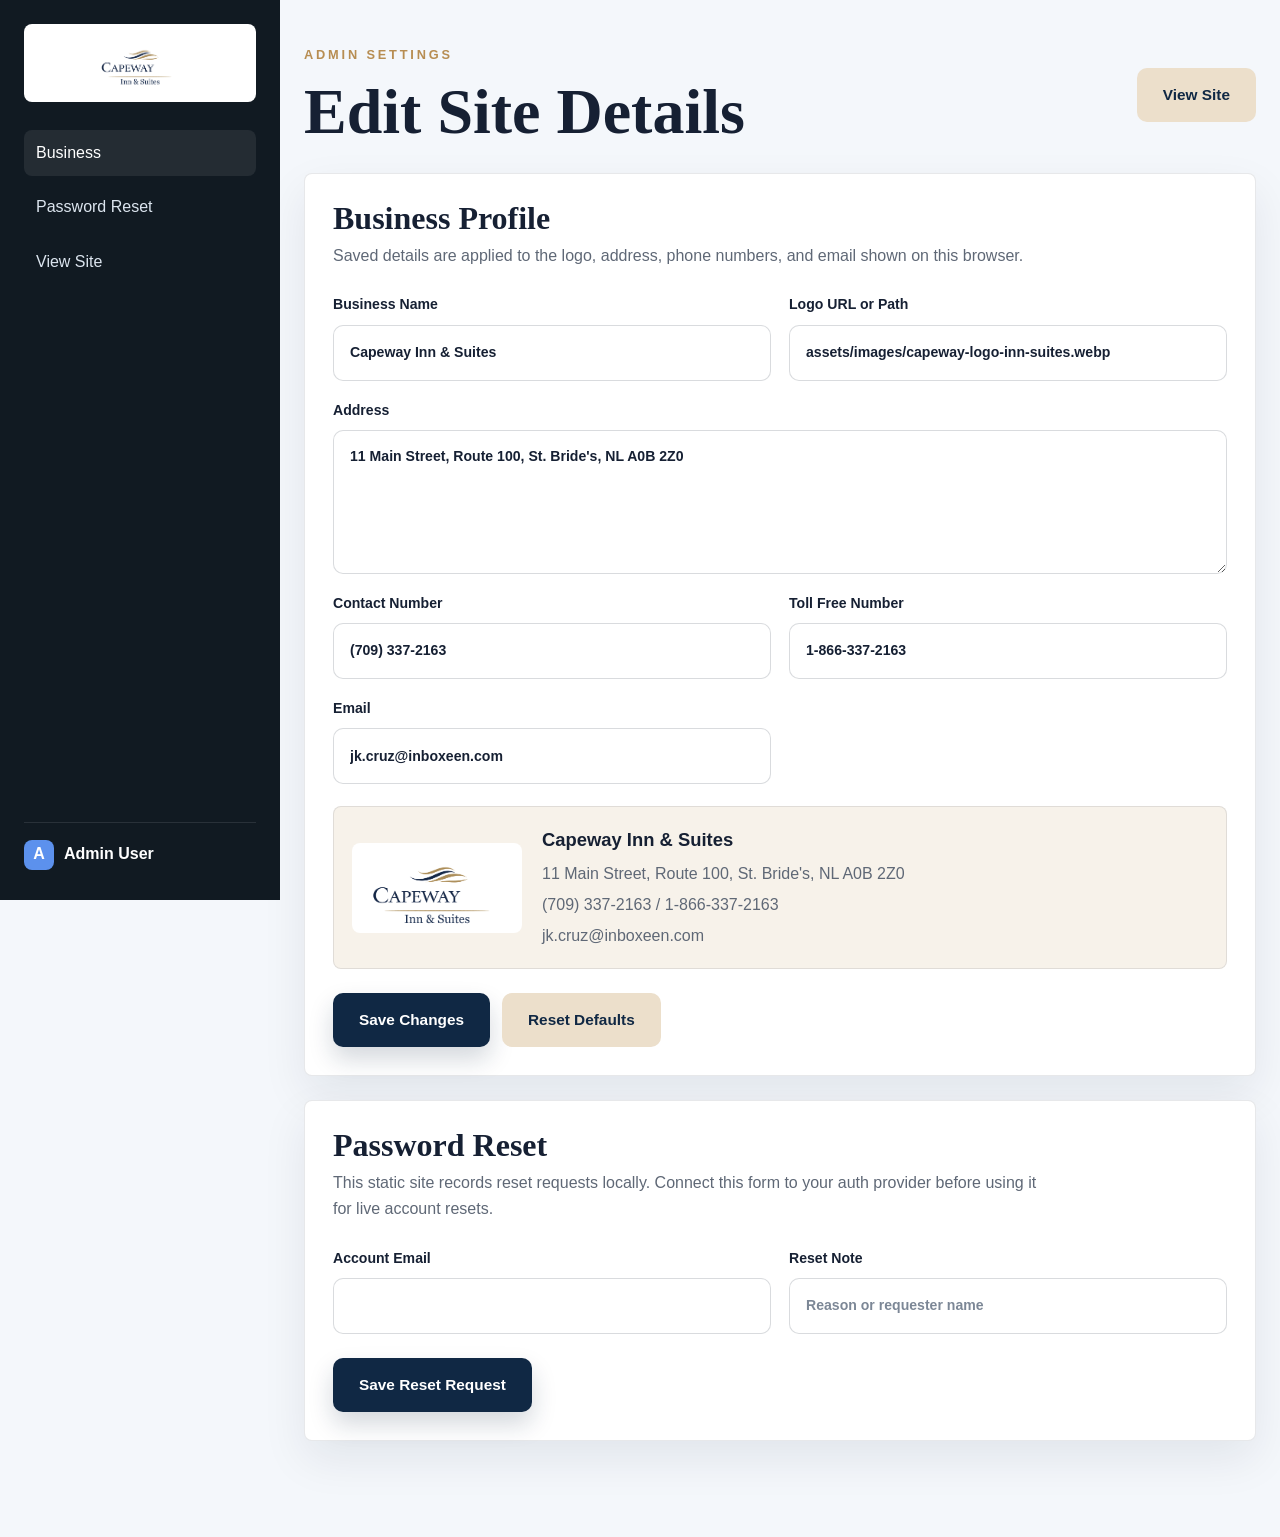
==== commit e1e87659: "Force readable modal form fields" ====
--- a/admin.html
+++ b/admin.html
@@ -6,17 +6,17 @@
   <meta name="robots" content="noindex, nofollow" />
   <title>Admin Settings | Capeway Inn & Suites</title>
   <link rel="icon" href="/favicon.ico" sizes="any" />
-  <link rel="stylesheet" href="style.css" />
+  <link rel="stylesheet" href="style.css?v=20260512-2" />
 </head>
 <body class="admin-page">
   <main class="admin-shell" id="main">
     <aside class="admin-sidebar" aria-label="Admin navigation">
-      <a class="admin-brand" href="index.html" aria-label="Back to site">
+      <a class="admin-brand" href="#business-settings" aria-label="Edit logo" data-edit-business>
         <img data-admin-preview="logo" src="assets/images/capeway-logo-inn-suites.webp" alt="Capeway Inn & Suites logo">
       </a>
 
       <nav class="admin-nav">
-        <a class="active" href="#business-settings">Business</a>
+        <a class="active" href="#business-settings" data-edit-business>Business</a>
         <a href="#password-reset">Password Reset</a>
         <a href="index.html">View Site</a>
       </nav>
@@ -74,7 +74,7 @@
           </label>
         </div>
 
-        <div class="admin-preview">
+        <button class="admin-preview" type="button" data-edit-business aria-label="Edit business profile">
           <img data-admin-preview="logo" src="assets/images/capeway-logo-inn-suites.webp" alt="Capeway Inn & Suites logo">
           <div>
             <strong data-admin-preview="businessName">Capeway Inn & Suites</strong>
@@ -82,7 +82,7 @@
             <span data-admin-preview="phone">(709) 337-2163</span>
             <span data-admin-preview="email">jk.cruz@inboxeen.com</span>
           </div>
-        </div>
+        </button>
 
         <div class="admin-actions">
           <button class="btn btn-primary" type="submit">Save Changes</button>
@@ -117,6 +117,6 @@
     </section>
   </main>
 
-  <script src="admin.js" defer></script>
+  <script src="admin.js?v=3" defer></script>
 </body>
 </html>
--- a/style.css
+++ b/style.css
@@ -623,7 +623,70 @@
   color: var(--color-ink);
   background: #fff;
   border-radius: 10px;
+  opacity: 1;
   transition: border-color 0.2s ease, box-shadow 0.2s ease;
+}
+
+input:disabled,
+select:disabled,
+textarea:disabled,
+input[readonly],
+select[readonly],
+textarea[readonly],
+[aria-disabled="true"] input,
+[aria-disabled="true"] select,
+[aria-disabled="true"] textarea {
+  color: #162033 !important;
+  -webkit-text-fill-color: #162033 !important;
+  background: #ffffff !important;
+  border-color: rgba(16, 40, 68, 0.28) !important;
+  opacity: 1 !important;
+}
+
+input:disabled::placeholder,
+textarea:disabled::placeholder,
+input[readonly]::placeholder,
+textarea[readonly]::placeholder {
+  color: #162033 !important;
+  -webkit-text-fill-color: #162033 !important;
+  opacity: 1 !important;
+}
+
+input::placeholder,
+textarea::placeholder {
+  color: #7c8796;
+  opacity: 1;
+}
+
+.modal input,
+.modal select,
+.modal textarea,
+[role="dialog"] input,
+[role="dialog"] select,
+[role="dialog"] textarea,
+.message-details input,
+.message-details select,
+.message-details textarea,
+.details-modal input,
+.details-modal select,
+.details-modal textarea {
+  color: #162033 !important;
+  -webkit-text-fill-color: #162033 !important;
+  background-color: #ffffff !important;
+  opacity: 1 !important;
+}
+
+.modal input::placeholder,
+.modal textarea::placeholder,
+[role="dialog"] input::placeholder,
+[role="dialog"] textarea::placeholder,
+.message-details input::placeholder,
+.message-details textarea::placeholder,
+.details-modal input::placeholder,
+.details-modal textarea::placeholder {
+  color: #4f5f73 !important;
+  -webkit-text-fill-color: #4f5f73 !important;
+  opacity: 1 !important;
 }
 
 input[type="date"] {
@@ -2429,11 +2492,20 @@
   grid-template-columns: 170px minmax(0, 1fr);
   gap: 20px;
   align-items: center;
+  width: 100%;
   margin-top: 22px;
   padding: 18px;
   background: #f7f2ea;
   border: 1px solid rgba(22, 32, 51, 0.1);
   border-radius: 8px;
+  font: inherit;
+  text-align: left;
+  cursor: pointer;
+}
+
+.admin-preview:hover {
+  border-color: rgba(183, 141, 82, 0.72);
+  box-shadow: 0 12px 28px rgba(19, 30, 49, 0.1);
 }
 
 .admin-preview img {
@@ -2467,6 +2539,61 @@
   margin: 0;
   color: var(--color-brand);
   font-weight: 800;
+}
+
+.admin-panel-highlight {
+  border-color: rgba(183, 141, 82, 0.78);
+  box-shadow: 0 0 0 5px rgba(183, 141, 82, 0.18), 0 18px 45px rgba(19, 30, 49, 0.08);
+}
+
+@media (prefers-color-scheme: dark) {
+  .admin-panel,
+  .booking-card,
+  .contact-form-front,
+  .reservation-modal-panel .booking-card,
+  .cookie-preferences-panel {
+    color: #243044;
+    background: #ffffff;
+  }
+
+  .admin-panel label,
+  .booking-card label,
+  .contact-form-front label,
+  .reservation-modal-panel label,
+  .cookie-preferences-panel label,
+  .admin-panel h1,
+  .admin-panel h2,
+  .admin-panel h3,
+  .booking-card h1,
+  .booking-card h2,
+  .booking-card h3,
+  .contact-form-front h1,
+  .contact-form-front h2,
+  .contact-form-front h3 {
+    color: #162033;
+  }
+
+  .admin-panel input,
+  .admin-panel select,
+  .admin-panel textarea,
+  .booking-card input,
+  .booking-card select,
+  .booking-card textarea,
+  .contact-form-front input,
+  .contact-form-front select,
+  .contact-form-front textarea,
+  .reservation-modal-panel input,
+  .reservation-modal-panel select,
+  .reservation-modal-panel textarea,
+  .cookie-preferences-panel input,
+  .cookie-preferences-panel select,
+  .cookie-preferences-panel textarea {
+    color: #162033;
+    -webkit-text-fill-color: #162033;
+    background: #ffffff;
+    border-color: rgba(16, 40, 68, 0.26);
+    opacity: 1;
+  }
 }
 
 @media (max-width: 1120px) {
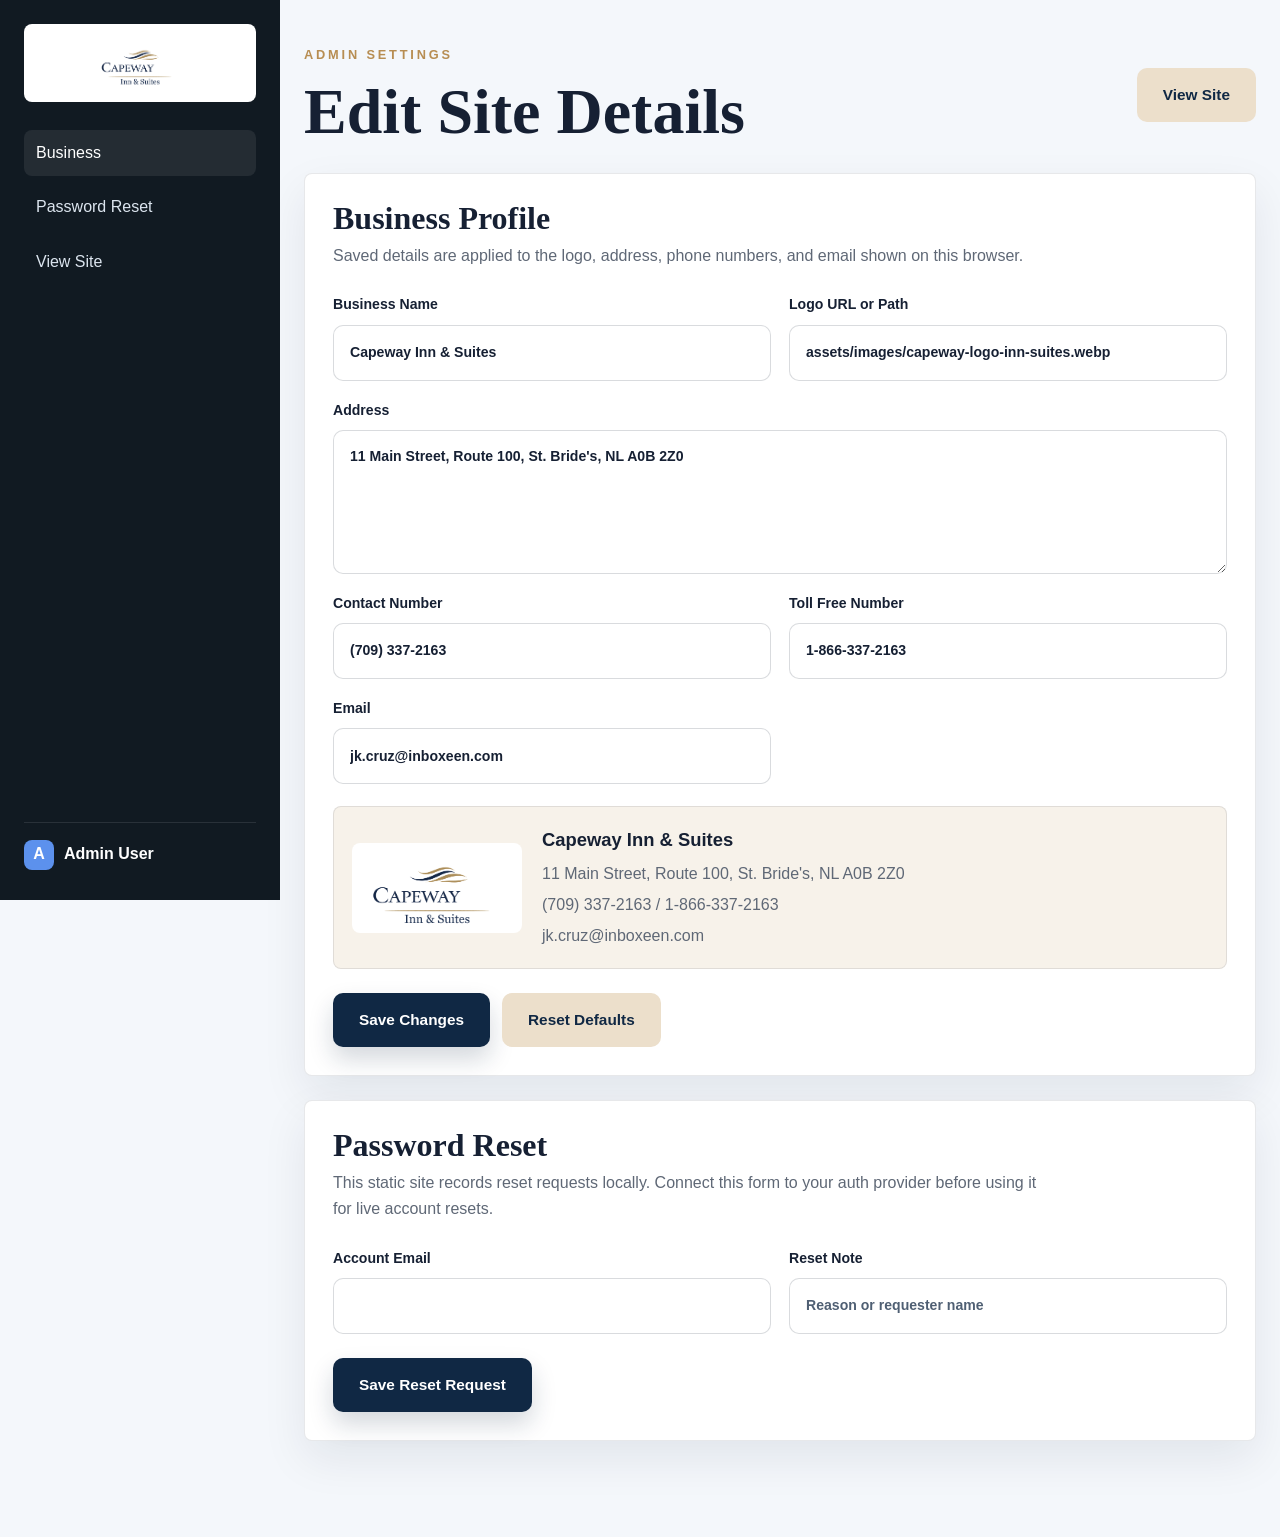
==== commit c1deb045: "Restore opacity on inactive modal fields" ====
--- a/admin.html
+++ b/admin.html
@@ -6,7 +6,7 @@
   <meta name="robots" content="noindex, nofollow" />
   <title>Admin Settings | Capeway Inn & Suites</title>
   <link rel="icon" href="/favicon.ico" sizes="any" />
-  <link rel="stylesheet" href="style.css?v=20260512-2" />
+  <link rel="stylesheet" href="style.css?v=20260512-4" />
 </head>
 <body class="admin-page">
   <main class="admin-shell" id="main">
--- a/style.css
+++ b/style.css
@@ -654,8 +654,30 @@
 
 input::placeholder,
 textarea::placeholder {
-  color: #7c8796;
+  color: #4f5f73;
   opacity: 1;
+}
+
+input,
+select,
+textarea,
+input:disabled,
+select:disabled,
+textarea:disabled,
+input[readonly],
+select[readonly],
+textarea[readonly] {
+  text-shadow: none !important;
+}
+
+input:disabled,
+select:disabled,
+textarea:disabled,
+input[readonly],
+select[readonly],
+textarea[readonly] {
+  color: #162033 !important;
+  -webkit-text-fill-color: #162033 !important;
 }
 
 .modal input,
@@ -673,6 +695,86 @@
   color: #162033 !important;
   -webkit-text-fill-color: #162033 !important;
   background-color: #ffffff !important;
+  opacity: 1 !important;
+}
+
+.modal fieldset,
+[role="dialog"] fieldset,
+.message-details fieldset,
+.details-modal fieldset,
+.modal label,
+[role="dialog"] label,
+.message-details label,
+.details-modal label,
+.modal .disabled,
+.modal .is-disabled,
+.modal [disabled],
+.modal [aria-disabled="true"],
+.modal [class*="disabled"],
+.modal [class*="opacity-"],
+.modal .opacity-40,
+.modal .opacity-50,
+.modal .opacity-60,
+[role="dialog"] .disabled,
+[role="dialog"] .is-disabled,
+[role="dialog"] [disabled],
+[role="dialog"] [aria-disabled="true"],
+[role="dialog"] [class*="disabled"],
+[role="dialog"] [class*="opacity-"],
+[role="dialog"] .opacity-40,
+[role="dialog"] .opacity-50,
+[role="dialog"] .opacity-60,
+.message-details .disabled,
+.message-details .is-disabled,
+.message-details [disabled],
+.message-details [aria-disabled="true"],
+.message-details [class*="disabled"],
+.message-details [class*="opacity-"],
+.message-details .opacity-40,
+.message-details .opacity-50,
+.message-details .opacity-60,
+.details-modal .disabled,
+.details-modal .is-disabled,
+.details-modal [disabled],
+.details-modal [aria-disabled="true"],
+.details-modal [class*="disabled"],
+.details-modal [class*="opacity-"],
+.details-modal .opacity-40,
+.details-modal .opacity-50,
+.details-modal .opacity-60 {
+  opacity: 1 !important;
+}
+
+.modal input[disabled],
+.modal select[disabled],
+.modal textarea[disabled],
+[role="dialog"] input[disabled],
+[role="dialog"] select[disabled],
+[role="dialog"] textarea[disabled],
+.message-details input[disabled],
+.message-details select[disabled],
+.message-details textarea[disabled],
+.details-modal input[disabled],
+.details-modal select[disabled],
+.details-modal textarea[disabled] {
+  color: #0f1f33 !important;
+  -webkit-text-fill-color: #0f1f33 !important;
+  text-shadow: 0 0 0 #0f1f33 !important;
+  background-color: #ffffff !important;
+  filter: none !important;
+  opacity: 1 !important;
+}
+
+.modal input[disabled]::placeholder,
+.modal textarea[disabled]::placeholder,
+[role="dialog"] input[disabled]::placeholder,
+[role="dialog"] textarea[disabled]::placeholder,
+.message-details input[disabled]::placeholder,
+.message-details textarea[disabled]::placeholder,
+.details-modal input[disabled]::placeholder,
+.details-modal textarea[disabled]::placeholder {
+  color: #0f1f33 !important;
+  -webkit-text-fill-color: #0f1f33 !important;
   opacity: 1 !important;
 }
 
